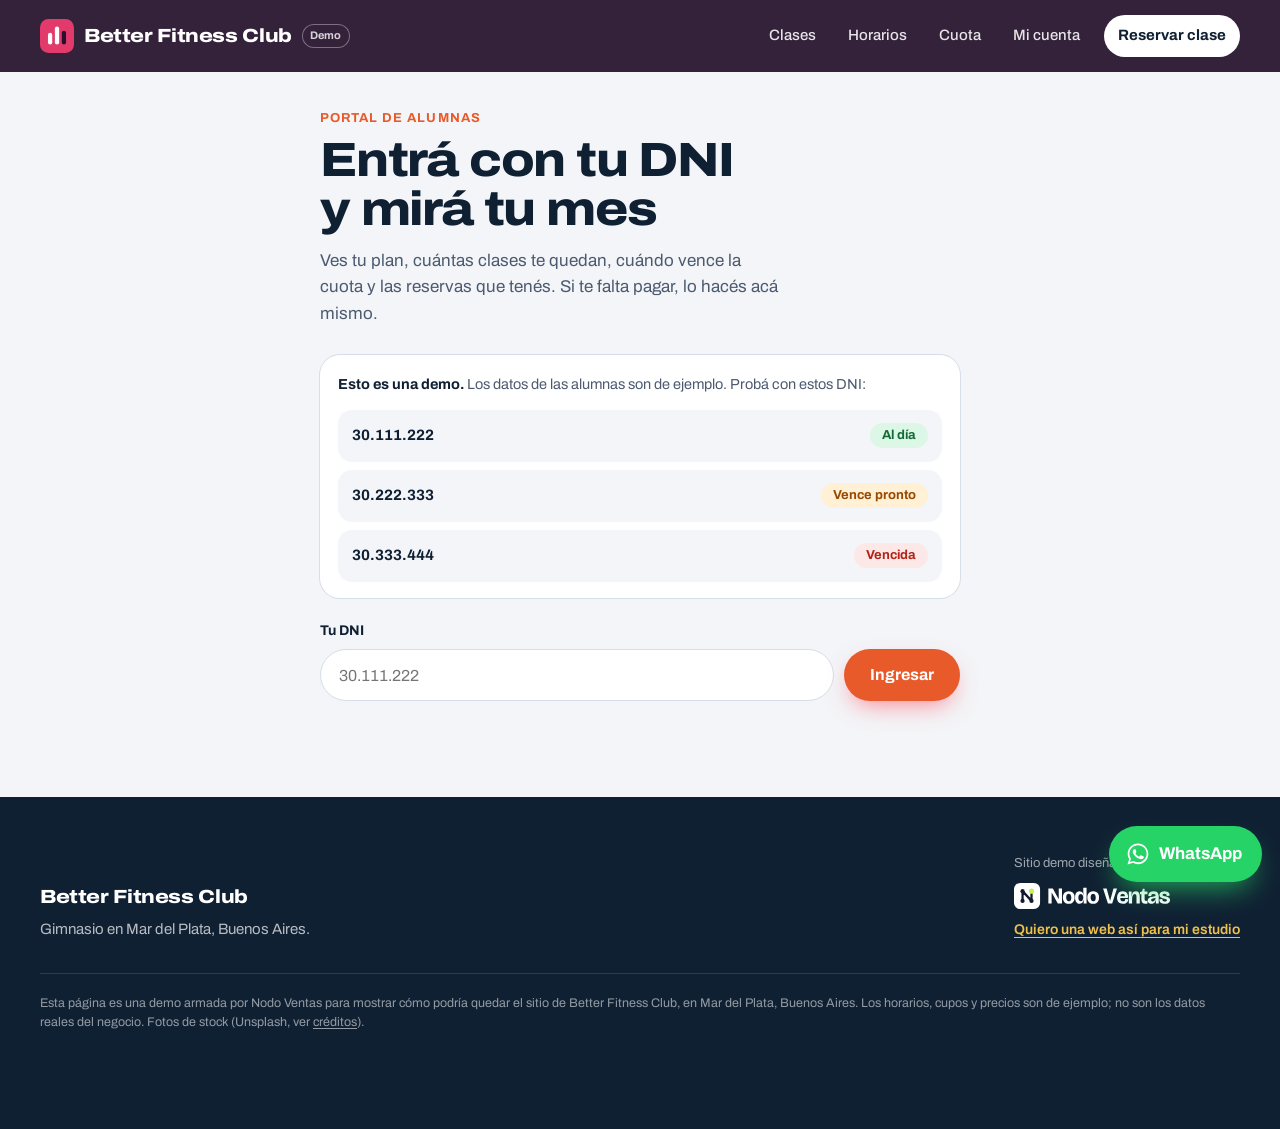
==== mi-cuenta/index.html @ 5a11c1e2 "Demo personalizada de Nodo Ventas: demo-better-fitness-mar-del-plata" ====
<!DOCTYPE html>
<html lang="es-AR">
<head>
  <meta charset="utf-8">
  <meta name="viewport" content="width=device-width, initial-scale=1, viewport-fit=cover">
  <title>Portal de alumnas · Better Fitness Club</title>
  <meta name="description" content="Entrá con tu DNI y mirá tu plan, cuántas clases te quedan, cuándo vence la cuota y tus reservas. Sitio demo creado por Nodo Ventas.">
  <meta name="robots" content="noindex, nofollow">
  <meta name="theme-color" content="#2A1030">
  <link rel="icon" href="../favicon.svg" type="image/svg+xml">
  <link rel="preconnect" href="https://fonts.googleapis.com">
  <link rel="preconnect" href="https://fonts.gstatic.com" crossorigin>
  <link href="https://fonts.googleapis.com/css2?family=Archivo:wdth,wght@62..125,400..900&display=swap" rel="stylesheet">
  <link rel="stylesheet" href="../styles.css">
  <link rel="stylesheet" href="portal.css">
</head>
<body class="subpage">
  <a class="skip" href="#contenido">Saltar al contenido</a>

  <header class="site-header solid" id="top">
    <div class="wrap header-inner">
      <a class="brand" href="../" aria-label="Better Fitness Club, inicio">
        <svg class="brand-mark" viewBox="0 0 64 64" aria-hidden="true"><rect width="64" height="64" rx="16" fill="#E23A6A"/><rect x="15" y="26" width="8" height="22" rx="4" fill="#fff"/><rect x="28" y="14" width="8" height="34" rx="4" fill="#fff"/><rect x="41" y="22" width="8" height="26" rx="4" fill="#2A1030"/></svg>
        <span class="brand-name">Better Fitness Club</span>
      </a>
      <a class="demo-tag" href="../oferta/" title="Sitio demo hecho por Nodo Ventas">Demo</a>
      <button class="menu-btn" type="button" aria-expanded="false" aria-controls="nav" aria-label="Abrir menú"><span></span><span></span></button>
      <nav class="nav" id="nav">
        <a href="../#clases">Clases</a>
        <a href="../#horarios">Horarios</a>
        <a href="../#cuota">Cuota</a>
        <a href="./" aria-current="page">Mi cuenta</a>
        <a class="nav-cta" href="../#horarios">Reservar clase</a>
      </nav>
    </div>
  </header>

  <main id="contenido" class="portal">
    <div class="wrap portal-wrap">
      <p class="portal-kicker">Portal de alumnas</p>
      <h1>Entrá con tu DNI y mirá tu mes</h1>
      <p class="portal-lead">Ves tu plan, cuántas clases te quedan, cuándo vence la cuota y las reservas que tenés. Si te falta pagar, lo hacés acá mismo.</p>

      <aside class="demo-banner" aria-label="Datos de la demo">
        <p><strong>Esto es una demo.</strong> Los datos de las alumnas son de ejemplo. Probá con estos DNI:</p>
        <div class="dni-hints">
          <button type="button" class="hint" data-dni="30111222">30.111.222 <span class="badge badge-ok">Al día</span></button>
          <button type="button" class="hint" data-dni="30222333">30.222.333 <span class="badge badge-pend">Vence pronto</span></button>
          <button type="button" class="hint" data-dni="30333444">30.333.444 <span class="badge badge-late">Vencida</span></button>
        </div>
      </aside>

      <form id="login-form" class="dni-form">
        <label for="dni">Tu DNI</label>
        <div class="dni-row">
          <input id="dni" name="dni" inputmode="numeric" autocomplete="off" required placeholder="30.111.222" aria-describedby="dni-error">
          <button class="btn btn-coral" type="submit">Ingresar</button>
        </div>
        <p class="form-error" id="dni-error" hidden>No encontramos ese DNI. En la demo usá uno de los tres de arriba.</p>
      </form>

      <section id="account-panel" class="account portal-account" hidden aria-live="polite"></section>
    </div>
  </main>

  <footer class="site-footer">
    <div class="wrap footer-grid">
      <div class="footer-brand">
        <span class="brand-name">Better Fitness Club</span>
        <p>Gimnasio en Mar del Plata, Buenos Aires.</p>
      </div>
      <div class="made-by">
        <span>Sitio demo diseñado por</span>
        <a href="../oferta/" aria-label="Nodo Ventas, ver la oferta"><img src="../img/nodo/nodo-ventas-logo-blanco.svg" alt="Nodo Ventas" width="150" height="25"></a>
        <a class="made-link" href="../oferta/">Quiero una web así para mi estudio</a>
      </div>
    </div>
    <p class="wrap legal">Esta página es una demo armada por Nodo Ventas para mostrar cómo podría quedar el sitio de Better Fitness Club, en Mar del Plata, Buenos Aires. Los horarios, cupos y precios son de ejemplo; no son los datos reales del negocio. Fotos de stock (Unsplash, ver <a href="../CREDITS.md">créditos</a>).</p>
  </footer>

  <a class="wa-float" href="https://wa.me/5491100000000?text=Hola%21%20Quiero%20reservar%20una%20clase%20de%20prueba" target="_blank" rel="noopener" aria-label="Escribir por WhatsApp">
    <svg viewBox="0 0 32 32" aria-hidden="true"><path fill="currentColor" d="M16 3C9 3 3.3 8.6 3.3 15.6c0 2.4.7 4.7 1.9 6.7L3 29l6.9-2.1c1.9 1 4 1.6 6.1 1.6 7 0 12.7-5.6 12.7-12.6S23 3 16 3zm0 23.2c-1.9 0-3.8-.5-5.4-1.5l-.4-.2-4.1 1.2 1.2-4-.3-.4a10.4 10.4 0 0 1-1.6-5.6C5.4 9.9 10.1 5.3 16 5.3s10.6 4.6 10.6 10.3S21.9 26.2 16 26.2zm5.8-7.7c-.3-.2-1.9-.9-2.2-1-.3-.1-.5-.2-.7.2-.2.3-.8 1-1 1.2-.2.2-.4.2-.7.1-.3-.2-1.3-.5-2.5-1.6-.9-.8-1.6-1.8-1.7-2.1-.2-.3 0-.5.1-.6l.5-.6c.2-.2.2-.3.3-.6.1-.2 0-.4 0-.6l-1-2.4c-.3-.6-.5-.5-.7-.5h-.6c-.2 0-.6.1-.9.4-.3.3-1.2 1.1-1.2 2.7s1.2 3.2 1.4 3.4c.2.2 2.4 3.6 5.8 5 2.9 1.1 3.4.9 4 .8.6-.1 1.9-.8 2.2-1.5.3-.8.3-1.4.2-1.5-.1-.2-.3-.3-.6-.4z"/></svg>
    <span>WhatsApp</span>
  </a>

  <div class="modal" id="modal-pago" hidden>
    <div class="sheet" role="dialog" aria-modal="true" aria-labelledby="pago-titulo">
      <button class="sheet-x" type="button" data-close aria-label="Cerrar">×</button>
      <div id="pago-form">
        <h2 id="pago-titulo">Cuota de noviembre</h2>
        <p class="pay-amount">$18.000</p>
        <p class="class-resume" id="pago-resumen">Plan 8 clases · Better Fitness Club</p>
        <fieldset class="pay-methods">
          <legend>Medio de pago</legend>
          <label><input type="radio" name="pm" checked> Dinero en cuenta de Mercado Pago</label>
          <label><input type="radio" name="pm"> Tarjeta de débito o crédito</label>
        </fieldset>
        <button class="btn btn-mp btn-block" type="button" id="btn-pagar">Pagar $18.000</button>
        <p class="fine-print">Simulación de demo: no se abre un checkout real ni se cobra nada.</p>
      </div>
      <div id="pago-ok" hidden>
        <div class="ok-head">
          <span class="ok-check" aria-hidden="true"><svg viewBox="0 0 24 24"><path d="M5 12.5l4.2 4.2L19 7" fill="none" stroke="currentColor" stroke-width="2.6" stroke-linecap="round" stroke-linejoin="round"/></svg></span>
          <div><h2>Pago aprobado</h2><p class="class-resume">La cuota quedó acreditada en tu cuenta.</p></div>
        </div>
        <button class="btn btn-ink btn-block" type="button" data-close>Volver</button>
      </div>
    </div>
  </div>

  <script src="portal.js"></script>
</body>
</html>
---- styles.css ----
:root {
  --plum: #102033;
  --plum-2: #18304A;
  --coral: #E85A2A;
  --coral-ink: #C9481C;
  --amber: #F0C14A;
  --paper: #FFFFFF;
  --mist: #F3F5F8;
  --ink: #102033;
  --ink-soft: #4C5A70;
  --line: #D7DEE8;
  --mp: #009EE3;
  --wa: #25D366;
  --font: "Archivo", "Helvetica Neue", Arial, sans-serif;
  --max: 1200px;
  --ease: cubic-bezier(.16, 1, .3, 1);
}
*, *::before, *::after { box-sizing: border-box; }
html { scroll-behavior: smooth; -webkit-text-size-adjust: 100%; }
@media (prefers-reduced-motion: reduce) { html { scroll-behavior: auto; } *, *::before, *::after { animation: none !important; transition: none !important; } }
body { margin: 0; background: var(--paper); color: var(--ink); font-family: var(--font); font-size: 17px; line-height: 1.55; -webkit-font-smoothing: antialiased; font-variation-settings: "wdth" 100; }
::selection { background: var(--coral); color: #fff; }
img { max-width: 100%; display: block; }
a { color: inherit; text-underline-offset: .18em; }
button, input { font: inherit; color: inherit; }
button { cursor: pointer; }
:focus-visible { outline: 3px solid var(--amber); outline-offset: 3px; border-radius: 6px; }
h1, h2, h3 { margin: 0; line-height: 1.02; letter-spacing: -0.025em; font-weight: 800; font-stretch: 112%; font-variation-settings: "wdth" 112; text-wrap: balance; }
p { margin: 0; }
.wrap { width: min(var(--max), calc(100% - 40px)); margin-inline: auto; }
.skip { position: absolute; left: 12px; top: -48px; z-index: 100; background: var(--amber); color: var(--ink); padding: 8px 12px; border-radius: 8px; }
.skip:focus { top: 12px; }

/* header */
.site-header { position: fixed; inset: 0 0 auto; z-index: 40; color: #fff; transition: background .4s var(--ease), box-shadow .4s var(--ease); }
.site-header.solid { background: rgba(36, 16, 43, .92); backdrop-filter: saturate(1.4) blur(14px); box-shadow: 0 1px 0 rgba(255,255,255,.08); }
.header-inner { display: flex; align-items: center; justify-content: space-between; min-height: 72px; gap: 16px; }
.brand { display: inline-flex; align-items: center; gap: 10px; text-decoration: none; }
.brand-mark { width: 34px; height: 34px; }
.brand-name { font-weight: 800; font-size: 19px; letter-spacing: -0.02em; font-variation-settings: "wdth" 118; }
.nav { display: flex; align-items: center; gap: 4px; }
.nav a { text-decoration: none; font-size: 15px; font-weight: 500; padding: 9px 14px; border-radius: 999px; opacity: .88; transition: background .2s, opacity .2s; }
.nav a:hover { opacity: 1; background: rgba(255,255,255,.1); }
.nav .nav-cta { background: #fff; color: var(--plum); font-weight: 700; opacity: 1; margin-left: 6px; }
.nav .nav-cta:hover { background: var(--amber); }
.menu-btn { display: none; width: 44px; height: 44px; border: 0; border-radius: 12px; background: rgba(255,255,255,.12); position: relative; }
.menu-btn span { position: absolute; left: 13px; right: 13px; height: 2px; background: #fff; border-radius: 2px; transition: transform .3s var(--ease); }
.menu-btn span:first-child { top: 17px; } .menu-btn span:last-child { top: 25px; }
.menu-btn[aria-expanded="true"] span:first-child { transform: translateY(4px) rotate(45deg); }
.menu-btn[aria-expanded="true"] span:last-child { transform: translateY(-4px) rotate(-45deg); }
@media (max-width: 860px) {
  .menu-btn { display: block; }
  .nav { position: absolute; top: 72px; left: 12px; right: 12px; flex-direction: column; align-items: stretch; padding: 10px; border-radius: 18px; background: var(--plum); box-shadow: 0 24px 48px rgba(0,0,0,.35); opacity: 0; transform: translateY(-8px); pointer-events: none; transition: opacity .25s var(--ease), transform .25s var(--ease); }
  .nav.open { opacity: 1; transform: none; pointer-events: auto; }
  .nav a { padding: 14px 16px; font-size: 17px; }
  .nav .nav-cta { margin: 6px 0 0; text-align: center; }
}

/* buttons */
.btn { display: inline-flex; align-items: center; justify-content: center; gap: 8px; min-height: 52px; padding: 0 26px; border-radius: 999px; border: 0; font-weight: 700; font-size: 16px; text-decoration: none; transition: transform .2s var(--ease), background .2s, box-shadow .2s; }
.btn:active { transform: scale(.97); }
.btn-coral { background: var(--coral); color: #fff; box-shadow: 0 10px 24px -8px rgba(255,77,94,.7); }
.btn-coral:hover { background: var(--coral-ink); }
.btn-glass { background: rgba(255,255,255,.14); color: #fff; backdrop-filter: blur(8px); box-shadow: inset 0 0 0 1px rgba(255,255,255,.35); }
.btn-glass:hover { background: rgba(255,255,255,.24); }
.btn-ink { background: var(--plum); color: #fff; }
.btn-ink:hover { background: var(--plum-2); }
.btn-mp { background: var(--mp); color: #fff; }
.btn-mp:hover { background: #0088c4; }
.btn-ghost { background: transparent; box-shadow: inset 0 0 0 1.5px var(--line); color: var(--ink); }
.btn-block { width: 100%; }
.btn[disabled] { opacity: .45; cursor: not-allowed; box-shadow: none; }

/* hero */
.hero { position: relative; min-height: 100svh; display: flex; align-items: flex-end; color: #fff; overflow: hidden; background: var(--plum); }
.hero-img { position: absolute; inset: 0; width: 100%; height: 100%; object-fit: cover; object-position: 62% 30%; transform: scale(1.06); animation: settle 1.8s var(--ease) forwards; }
.hero-shade { position: absolute; inset: 0; background: linear-gradient(180deg, rgba(16, 32, 51,.55) 0%, rgba(16, 32, 51,0) 28%, rgba(16, 32, 51,.2) 50%, rgba(16, 32, 51,.94) 100%), linear-gradient(90deg, rgba(16, 32, 51,.7) 0%, rgba(16, 32, 51,0) 65%); }
.hero-inner { position: relative; padding: 96px 0 64px; display: grid; grid-template-columns: 1.15fr minmax(260px, 360px); gap: 40px; align-items: end; width: 100%; }
.hero-video { width: min(100%, 360px); aspect-ratio: 9 / 16; justify-self: end; border-radius: 22px; overflow: hidden; background: #000; box-shadow: 0 28px 60px -18px rgba(0,0,0,.7), 0 0 0 1px rgba(255,255,255,.14); }
.hero-video video { width: 100%; height: 100%; display: block; object-fit: contain; background: #000; }
.hero-copy { min-width: 0; }
.hero-title { font-size: clamp(50px, 9vw, 124px); line-height: .9; letter-spacing: -0.035em; font-weight: 900; font-variation-settings: "wdth" 125; max-width: 11ch; }
.hero-title span { display: inline-block; opacity: 0; transform: translateY(.35em); animation: rise .9s var(--ease) forwards; }
.hero-title span:nth-child(2) { animation-delay: .12s; }
.hero-title span:nth-child(3) { animation-delay: .24s; color: var(--amber); }
.hero-lead { max-width: 46ch; margin-top: 26px; font-size: clamp(17px, 1.6vw, 20px); color: rgba(255,255,255,.86); }
.hero-actions { display: flex; flex-wrap: wrap; gap: 12px; margin-top: 30px; }
.hero-meta { display: flex; align-items: center; gap: 10px; margin-top: 28px; font-size: 14px; color: rgba(255,255,255,.75); }
.live-dot { width: 9px; height: 9px; border-radius: 50%; background: #3BE07A; box-shadow: 0 0 0 0 rgba(59,224,122,.6); animation: pulse 2s infinite; }
@keyframes settle { to { transform: scale(1); } }
@keyframes rise { to { opacity: 1; transform: none; } }
@keyframes pulse { 70% { box-shadow: 0 0 0 10px rgba(59,224,122,0); } 100% { box-shadow: 0 0 0 0 rgba(59,224,122,0); } }

/* sections */
section { scroll-margin-top: 72px; }
.section-head { display: grid; grid-template-columns: 1.1fr 1fr; gap: 24px 64px; align-items: end; margin-bottom: 40px; }
.section-head h2 { font-size: clamp(36px, 5vw, 64px); }
.section-head p { color: var(--ink-soft); max-width: 48ch; }
@media (max-width: 860px) { .section-head { grid-template-columns: 1fr; margin-bottom: 28px; } }

.clases { padding: 104px 0 88px; }
.rail { display: grid; grid-auto-flow: column; grid-auto-columns: minmax(280px, 31%); gap: 18px; overflow-x: auto; scroll-snap-type: x mandatory; padding: 4px max(20px, calc((100% - var(--max)) / 2)) 24px; scroll-padding-inline: max(20px, calc((100% - var(--max)) / 2)); scrollbar-width: thin; scrollbar-color: var(--coral) var(--mist); }
.rail::-webkit-scrollbar { height: 6px; } .rail::-webkit-scrollbar-thumb { background: var(--coral); border-radius: 6px; } .rail::-webkit-scrollbar-track { background: var(--mist); }
@media (max-width: 860px) { .rail { grid-auto-columns: 78%; } }
.class-tile { position: relative; scroll-snap-align: start; border-radius: 22px; overflow: hidden; aspect-ratio: 4 / 5; background: var(--plum); color: #fff; isolation: isolate; }
.class-tile img { position: absolute; inset: 0; width: 100%; height: 100%; object-fit: cover; transition: transform .8s var(--ease); z-index: -1; }
.class-tile::after { content: ""; position: absolute; inset: 0; z-index: -1; background: linear-gradient(180deg, rgba(16, 32, 51,0) 40%, rgba(16, 32, 51,.92) 100%); }
.class-tile:hover img { transform: scale(1.05); }
.tile-copy { position: absolute; inset: auto 0 0; padding: 22px; }
.tile-copy h3 { font-size: 28px; }
.tile-copy p { margin-top: 6px; color: rgba(255,255,255,.85); font-size: 15px; }
.tile-meta { display: inline-block; margin-top: 12px; font-size: 13px; font-weight: 600; color: var(--amber); }

/* horarios */
.horarios { padding: 96px 0; background: var(--mist); }
.days { display: flex; gap: 8px; overflow-x: auto; padding-bottom: 6px; margin-bottom: 22px; scrollbar-width: none; }
.days::-webkit-scrollbar { display: none; }
.day { flex: 0 0 auto; min-width: 82px; padding: 12px 16px; border-radius: 16px; border: 0; background: #fff; color: var(--ink); text-align: left; box-shadow: inset 0 0 0 1px var(--line); transition: background .2s, color .2s; }
.day b { display: block; font-size: 17px; }
.day small { color: var(--ink-soft); font-size: 13px; }
.day[aria-selected="true"] { background: var(--plum); color: #fff; box-shadow: none; }
.day[aria-selected="true"] small { color: rgba(255,255,255,.7); }
.schedule { display: grid; gap: 12px; }
.slot { display: grid; grid-template-columns: 76px 96px 1fr auto; align-items: center; gap: 20px; padding: 14px 16px 14px 20px; border-radius: 20px; background: #fff; box-shadow: 0 1px 2px rgba(16, 32, 51,.06); animation: rise .5s var(--ease) both; opacity: 0; transform: translateY(8px); }
.slot:nth-child(2) { animation-delay: .05s; } .slot:nth-child(3) { animation-delay: .1s; }
.slot-time { font-size: 24px; font-weight: 800; font-variant-numeric: tabular-nums; letter-spacing: -0.02em; }
.slot-time small { display: block; font-size: 13px; font-weight: 500; color: var(--ink-soft); }
.slot img { width: 96px; height: 72px; object-fit: cover; border-radius: 12px; }
.slot h3 { font-size: 20px; letter-spacing: -0.015em; font-variation-settings: "wdth" 105; }
.slot-sub { color: var(--ink-soft); font-size: 14px; margin-top: 2px; }
.spots { display: flex; align-items: center; gap: 10px; margin-top: 8px; font-size: 13px; font-weight: 600; }
.bar { width: 110px; height: 6px; border-radius: 6px; background: var(--line); overflow: hidden; }
.bar i { display: block; height: 100%; background: var(--coral); border-radius: 6px; }
.spots.ok { color: #1F8A4C; } .spots.ok .bar i { background: #2EB866; }
.spots.warn { color: #C2410C; } .spots.warn .bar i { background: var(--amber); }
.spots.full { color: var(--ink-soft); }
.slot .btn { min-height: 46px; padding: 0 20px; font-size: 15px; }
@media (max-width: 720px) {
  .slot { grid-template-columns: 64px 1fr; grid-template-areas: "time info" "btn btn"; gap: 12px 14px; padding: 16px; }
  .slot img { display: none; }
  .slot-time { grid-area: time; font-size: 21px; }
  .slot-info { grid-area: info; }
  .slot .btn { grid-area: btn; width: 100%; }
}

/* cuota */
.cuota { padding: 112px 0; }
.cuota-grid { display: grid; grid-template-columns: 1fr minmax(320px, 440px); gap: 64px; align-items: center; }
.cuota-copy h2, .avisos-copy h2 { font-size: clamp(36px, 5vw, 60px); }
.cuota-copy > p, .avisos-copy > p { margin-top: 18px; color: var(--ink-soft); max-width: 46ch; }
.ticks { list-style: none; padding: 0; margin: 26px 0 0; display: grid; gap: 12px; }
.ticks li { display: flex; gap: 12px; align-items: flex-start; font-weight: 500; }
.ticks li::before { content: ""; flex: 0 0 22px; height: 22px; border-radius: 50%; background: var(--coral) url("data:image/svg+xml,%3Csvg xmlns='http://www.w3.org/2000/svg' viewBox='0 0 24 24'%3E%3Cpath d='M6 12.5l4 4L18 8' fill='none' stroke='white' stroke-width='3' stroke-linecap='round' stroke-linejoin='round'/%3E%3C/svg%3E") center/14px no-repeat; margin-top: 1px; }
.account { background: #fff; border-radius: 28px; padding: 26px; box-shadow: 0 30px 60px -24px rgba(16, 32, 51,.35), 0 0 0 1px var(--line); }
.account-head { display: flex; gap: 14px; align-items: center; padding-bottom: 18px; border-bottom: 1px solid var(--line); }
.account-head strong { display: block; font-size: 18px; } .account-head span { color: var(--ink-soft); font-size: 14px; }
.avatar { width: 48px; height: 48px; border-radius: 50%; display: grid; place-items: center; background: var(--amber); color: var(--plum); font-weight: 800; }
.fee-row { display: flex; justify-content: space-between; align-items: center; padding: 16px 0; border-bottom: 1px solid var(--line); }
.fee-row strong { display: block; } .fee-row span { color: var(--ink-soft); font-size: 14px; }
.badge { font-size: 13px; font-weight: 700; padding: 6px 12px; border-radius: 999px; }
.badge-ok { background: #DDF7E6; color: #136C38; }
.badge-pend { background: #FFF0D6; color: #9A4A00; }
.account .btn-mp { width: 100%; margin-top: 20px; }
.fine-print { font-size: 12.5px; color: var(--ink-soft); margin-top: 12px; }
@media (max-width: 860px) { .cuota-grid { grid-template-columns: 1fr; gap: 40px; } .cuota { padding: 80px 0; } }

/* avisos */
.avisos { padding: 112px 0; background: var(--plum); color: #fff; overflow: hidden; }
.avisos-grid { display: grid; grid-template-columns: minmax(300px, 380px) 1fr; gap: 80px; align-items: center; }
.avisos-copy > p { color: rgba(255,255,255,.78); }
.avisos-copy .btn { margin-top: 28px; background: #fff; color: var(--plum); }
.phone { border-radius: 40px; padding: 10px; background: #0E0711; box-shadow: 0 40px 80px -20px rgba(0,0,0,.6), 0 0 0 1px rgba(255,255,255,.08); transform: rotate(-2deg); }
.phone .wa-top { border-radius: 30px 30px 0 0; }
.phone .wa-body { border-radius: 0 0 30px 30px; min-height: 470px; }
@media (max-width: 860px) { .avisos-grid { grid-template-columns: 1fr; gap: 48px; } .phone { transform: none; max-width: 380px; } .avisos { padding: 80px 0; } }

/* whatsapp look */
.wa-top { display: flex; align-items: center; gap: 10px; padding: 12px 14px; background: #008069; color: #fff; }
.wa-back { font-size: 26px; line-height: 1; opacity: .9; }
.wa-ava { width: 36px; height: 36px; flex: 0 0 36px; } .wa-ava svg { width: 100%; height: 100%; }
.wa-name { display: flex; flex-direction: column; line-height: 1.2; } .wa-name b { font-size: 15px; } .wa-name small { font-size: 12px; opacity: .8; }
.wa-body { background: #EFEAE2; padding: 14px 12px 18px; display: flex; flex-direction: column; gap: 6px; color: #111B21; font-family: -apple-system, "Segoe UI", Roboto, Helvetica, Arial, sans-serif; font-size: 14.5px; line-height: 1.4; }
.wa-day { align-self: center; background: #fff; color: #54656F; font-size: 12px; padding: 4px 10px; border-radius: 8px; margin: 6px 0; box-shadow: 0 1px 1px rgba(0,0,0,.08); }
.bubble { max-width: 86%; padding: 7px 9px 6px; border-radius: 10px; box-shadow: 0 1px 1px rgba(0,0,0,.12); position: relative; }
.bubble.in { align-self: flex-start; background: #fff; border-top-left-radius: 2px; }
.bubble.out { align-self: flex-end; background: #D9FDD3; border-top-right-radius: 2px; }
.bubble time { display: block; text-align: right; font-size: 11px; color: #667781; margin-top: 2px; }
.ticks-blue { color: #53BDEB; letter-spacing: -3px; margin-left: 2px; }
.wa-link { color: #027EB5; text-decoration: underline; }

/* sala */
.sala { position: relative; min-height: 70vh; display: flex; align-items: flex-end; color: #fff; }
.sala img { position: absolute; inset: 0; width: 100%; height: 100%; object-fit: cover; }
.sala::before { content: ""; position: absolute; inset: 0; z-index: 1; background: linear-gradient(0deg, rgba(16, 32, 51,.85), rgba(16, 32, 51,0) 60%); }
.sala-copy { position: relative; z-index: 2; padding-bottom: 56px; }
.sala-copy h2 { font-size: clamp(30px, 4.4vw, 56px); max-width: 18ch; }

/* faq */
.faq { padding: 112px 0; }
.faq-grid { display: grid; grid-template-columns: 1fr 1.3fr; gap: 64px; }
.faq h2 { font-size: clamp(34px, 4.5vw, 56px); }
details { border-bottom: 1px solid var(--line); padding: 20px 0; }
summary { cursor: pointer; font-weight: 700; font-size: 19px; list-style: none; display: flex; justify-content: space-between; gap: 16px; }
summary::-webkit-details-marker { display: none; }
summary::after { content: "+"; font-weight: 400; font-size: 26px; line-height: 1; color: var(--coral); transition: transform .3s var(--ease); }
details[open] summary::after { transform: rotate(45deg); }
details p { margin-top: 10px; color: var(--ink-soft); max-width: 60ch; }
@media (max-width: 860px) { .faq-grid { grid-template-columns: 1fr; gap: 24px; } .faq { padding: 80px 0; } }

/* footer */
.site-footer { background: var(--plum); color: #fff; padding: 56px 0 96px; }
.footer-grid { display: flex; flex-wrap: wrap; justify-content: space-between; gap: 32px; align-items: flex-end; padding-bottom: 32px; border-bottom: 1px solid rgba(255,255,255,.12); }
.footer-brand p { color: rgba(255,255,255,.7); margin-top: 6px; font-size: 15px; }
.made-by { display: grid; gap: 10px; justify-items: start; }
.made-by > span { font-size: 13px; color: rgba(255,255,255,.6); }
.made-by img { height: 26px; width: auto; }
.made-link { font-size: 14px; font-weight: 600; color: var(--amber); }
.legal { font-size: 12.5px; color: rgba(255,255,255,.55); margin-top: 20px; }

/* floating */
.wa-float { position: fixed; right: 18px; bottom: 18px; z-index: 50; display: inline-flex; align-items: center; gap: 8px; height: 56px; padding: 0 20px 0 16px; border-radius: 999px; background: var(--wa); color: #fff; font-weight: 700; text-decoration: none; box-shadow: 0 14px 30px -10px rgba(37,211,102,.8); transition: transform .2s var(--ease); }
.wa-float:hover { transform: translateY(-2px); }
.wa-float svg { width: 26px; height: 26px; }
.demo-chip { position: fixed; left: 14px; bottom: 18px; z-index: 50; font-size: 12px; font-weight: 600; text-decoration: none; padding: 7px 12px; border-radius: 999px; background: rgba(16, 32, 51,.78); color: rgba(255,255,255,.9); backdrop-filter: blur(8px); box-shadow: inset 0 0 0 1px rgba(255,255,255,.18); }
@media (max-width: 520px) { .wa-float span { display: none; } .wa-float { padding: 0; width: 56px; justify-content: center; } }

/* modal */
.modal { position: fixed; inset: 0; z-index: 80; display: grid; place-items: end center; background: rgba(20,8,24,.55); backdrop-filter: blur(4px); padding: 0; }
@media (min-width: 640px) { .modal { place-items: center; padding: 24px; } }
.modal[hidden] { display: none; }
.sheet { position: relative; width: min(460px, 100%); max-height: 92svh; overflow: auto; background: #fff; color: var(--ink); border-radius: 26px 26px 0 0; padding: 30px 24px 26px; animation: sheet .45s var(--ease); }
@media (min-width: 640px) { .sheet { border-radius: 26px; } }
@keyframes sheet { from { transform: translateY(40px); opacity: 0; } }
.sheet h2 { font-size: 28px; }
.sheet-x { position: absolute; right: 14px; top: 14px; width: 38px; height: 38px; border-radius: 50%; border: 0; background: var(--mist); font-size: 22px; line-height: 1; }
.class-resume { color: var(--ink-soft); margin-top: 6px; }
.sheet label { display: block; font-weight: 600; font-size: 14px; margin: 18px 0 6px; }
.sheet input:not([type="radio"]) { width: 100%; height: 52px; border-radius: 14px; border: 1.5px solid var(--line); padding: 0 16px; font-size: 16px; background: #fff; }
.sheet input:focus { outline: none; border-color: var(--coral); box-shadow: 0 0 0 4px rgba(255,77,94,.15); }
.sheet .btn-block { margin-top: 22px; }
.ok-head { display: flex; gap: 14px; align-items: center; }
.ok-check { width: 52px; height: 52px; flex: 0 0 52px; border-radius: 50%; background: #2EB866; color: #fff; display: grid; place-items: center; animation: pop .5s var(--ease); }
.ok-check svg { width: 28px; height: 28px; }
@keyframes pop { from { transform: scale(.4); opacity: 0; } }
.wa-label { margin: 22px 0 8px; font-size: 13px; font-weight: 600; color: var(--ink-soft); }
.wa-mini { border-radius: 18px; overflow: hidden; box-shadow: 0 0 0 1px var(--line); }
.wa-mini .wa-body { min-height: 0; }
.wa-mini .bubble { animation: rise .5s .25s var(--ease) both; opacity: 0; transform: translateY(8px); }
.pay-amount { font-size: 44px; font-weight: 800; letter-spacing: -0.03em; margin-top: 10px; font-variant-numeric: tabular-nums; }
.pay-methods { border: 0; padding: 0; margin: 18px 0 0; display: grid; gap: 8px; }
.pay-methods legend { font-weight: 600; font-size: 14px; margin-bottom: 8px; }
.pay-methods label { margin: 0; display: flex; gap: 10px; align-items: center; padding: 14px; border-radius: 14px; box-shadow: inset 0 0 0 1.5px var(--line); font-weight: 500; }
.pay-methods label:has(input:checked) { box-shadow: inset 0 0 0 2px var(--mp); }
.pay-methods input { accent-color: var(--mp); }
.btn.loading { pointer-events: none; opacity: .8; }
.btn.loading::after { content: ""; width: 16px; height: 16px; border-radius: 50%; border: 2px solid rgba(255,255,255,.5); border-top-color: #fff; animation: spin .7s linear infinite; }
@keyframes spin { to { transform: rotate(360deg); } }

.demo-tag { margin-right: auto; margin-left: -6px; font-size: 11px; font-weight: 700; letter-spacing: .02em; text-decoration: none; padding: 3px 8px; border-radius: 999px; color: rgba(255,255,255,.8); box-shadow: inset 0 0 0 1px rgba(255,255,255,.35); }
.demo-tag:hover { color: #fff; box-shadow: inset 0 0 0 1px #fff; }
@media (max-width: 900px) {
  .hero { min-height: 0; align-items: stretch; overflow: hidden; }
  .hero-inner { grid-template-columns: 1fr; justify-items: center; padding: 88px 0 48px; gap: 28px; }
  .hero-video { width: min(100%, calc(68svh * 9 / 16), 380px); justify-self: center; }
  .hero-copy { width: 100%; }
}
@media (max-width: 600px) { .hero-img { object-position: 58% 18%; } }

.hero-inner.no-video { grid-template-columns: minmax(0, 34rem); }
@media (max-width: 860px) { .hero-inner.no-video { grid-template-columns: 1fr; } }
---- mi-cuenta/portal.css ----
/* Portal de alumnas — misma base visual que la demo Better Fitness Club */
body.subpage { background: var(--mist); padding-top: 72px; }
body.subpage .site-header { background: rgba(36, 16, 43, .92); backdrop-filter: saturate(1.4) blur(14px); box-shadow: 0 1px 0 rgba(255,255,255,.08); }

.portal { padding: 36px 0 96px; }
.portal-wrap { max-width: 640px; }
.portal-kicker { font-size: 13px; font-weight: 700; letter-spacing: .08em; text-transform: uppercase; color: var(--coral); }
.portal h1 { font-size: clamp(32px, 7vw, 48px); margin-top: 8px; }
.portal-lead { margin-top: 14px; color: var(--ink-soft); max-width: 46ch; }

.demo-banner { margin-top: 28px; background: #fff; border-radius: 20px; padding: 18px 18px 16px; box-shadow: 0 0 0 1px var(--line); }
.demo-banner p { font-size: 14.5px; color: var(--ink-soft); }
.demo-banner strong { color: var(--ink); }
.dni-hints { display: grid; gap: 8px; margin-top: 14px; }
.hint { display: flex; align-items: center; justify-content: space-between; gap: 12px; width: 100%; min-height: 52px; padding: 0 14px; border: 0; border-radius: 14px; background: var(--mist); font: 700 15px/1 var(--font); color: var(--ink); font-variant-numeric: tabular-nums; text-align: left; box-shadow: inset 0 0 0 1.5px transparent; transition: background .2s, box-shadow .2s; }
.hint:hover, .hint:focus-visible { background: #fff; box-shadow: inset 0 0 0 1.5px var(--coral); }
.hint .badge { flex: 0 0 auto; }

.badge-late { background: #FDE8E8; color: #B42318; }

.dni-form { margin-top: 22px; }
.dni-form label { display: block; font-weight: 700; font-size: 14px; margin-bottom: 8px; }
.dni-row { display: grid; grid-template-columns: 1fr auto; gap: 10px; }
.dni-form input { width: 100%; height: 52px; border-radius: 999px; border: 1.5px solid var(--line); padding: 0 18px; font-size: 16px; background: #fff; font-variant-numeric: tabular-nums; }
.dni-form input:focus { outline: none; border-color: var(--coral); box-shadow: 0 0 0 4px rgba(255,77,94,.15); }
.form-error { margin-top: 10px; font-size: 14px; font-weight: 600; color: #B42318; }
@media (max-width: 520px) { .dni-row { grid-template-columns: 1fr; } }

.portal-account { margin-top: 22px; }
.portal-account .account-head { align-items: flex-start; }
.account-actions { margin-left: auto; align-self: start; }
.btn-text { border: 0; background: none; color: var(--ink-soft); font: 600 12px/1 var(--font); padding: 6px 0; white-space: nowrap; }
.btn-text:hover { color: var(--ink); text-decoration: underline; text-underline-offset: .18em; }

.stat { padding: 18px 0; border-bottom: 1px solid var(--line); }
.stat-label { font-size: 13px; font-weight: 600; color: var(--ink-soft); }
.stat-value { margin-top: 4px; font-size: 22px; font-weight: 800; letter-spacing: -0.03em; }
.stat-value b { color: var(--coral); }
.meter { margin-top: 12px; height: 8px; border-radius: 8px; background: var(--line); overflow: hidden; }
.meter i { display: block; height: 100%; background: var(--coral); border-radius: 8px; }

.portal-account .fee-row { padding: 18px 0; }
.fee-note { display: block; font-size: 13px; color: var(--ink-soft); font-weight: 500; margin-top: 2px; }

.reservas { padding: 18px 0 8px; }
.reservas h2 { font-size: 16px; letter-spacing: 0; font-stretch: 100%; font-variation-settings: "wdth" 100; }
.reservas ul { list-style: none; padding: 0; margin: 12px 0 0; display: grid; gap: 8px; }
.reservas li { display: grid; grid-template-columns: 92px 1fr; gap: 12px; align-items: center; padding: 12px 14px; border-radius: 14px; background: var(--mist); }
.reservas .when { font-weight: 800; font-size: 14px; letter-spacing: -0.02em; }
.reservas .when small { display: block; font-weight: 600; color: var(--ink-soft); font-size: 12px; }
.reservas .what { font-weight: 700; font-size: 15px; }
.reservas .what small { display: block; font-weight: 500; color: var(--ink-soft); font-size: 13px; }
.empty { color: var(--ink-soft); font-size: 14.5px; margin-top: 8px; }

body.logged-in .dni-form { display: none; }

body.logged-in .portal { padding-top: 20px; padding-bottom: 72px; }
body.logged-in .portal-lead { display: none; }
body.logged-in .portal h1 { font-size: clamp(26px, 6vw, 34px); }
body.logged-in .demo-banner { padding: 12px 14px; margin-top: 16px; }
body.logged-in .demo-banner p { font-size: 13px; }
body.logged-in .dni-hints { gap: 6px; }
body.logged-in .hint { min-height: 44px; font-size: 14px; }
body.logged-in .portal-account { margin-top: 16px; }

.portal-account .account-head span { white-space: nowrap; }
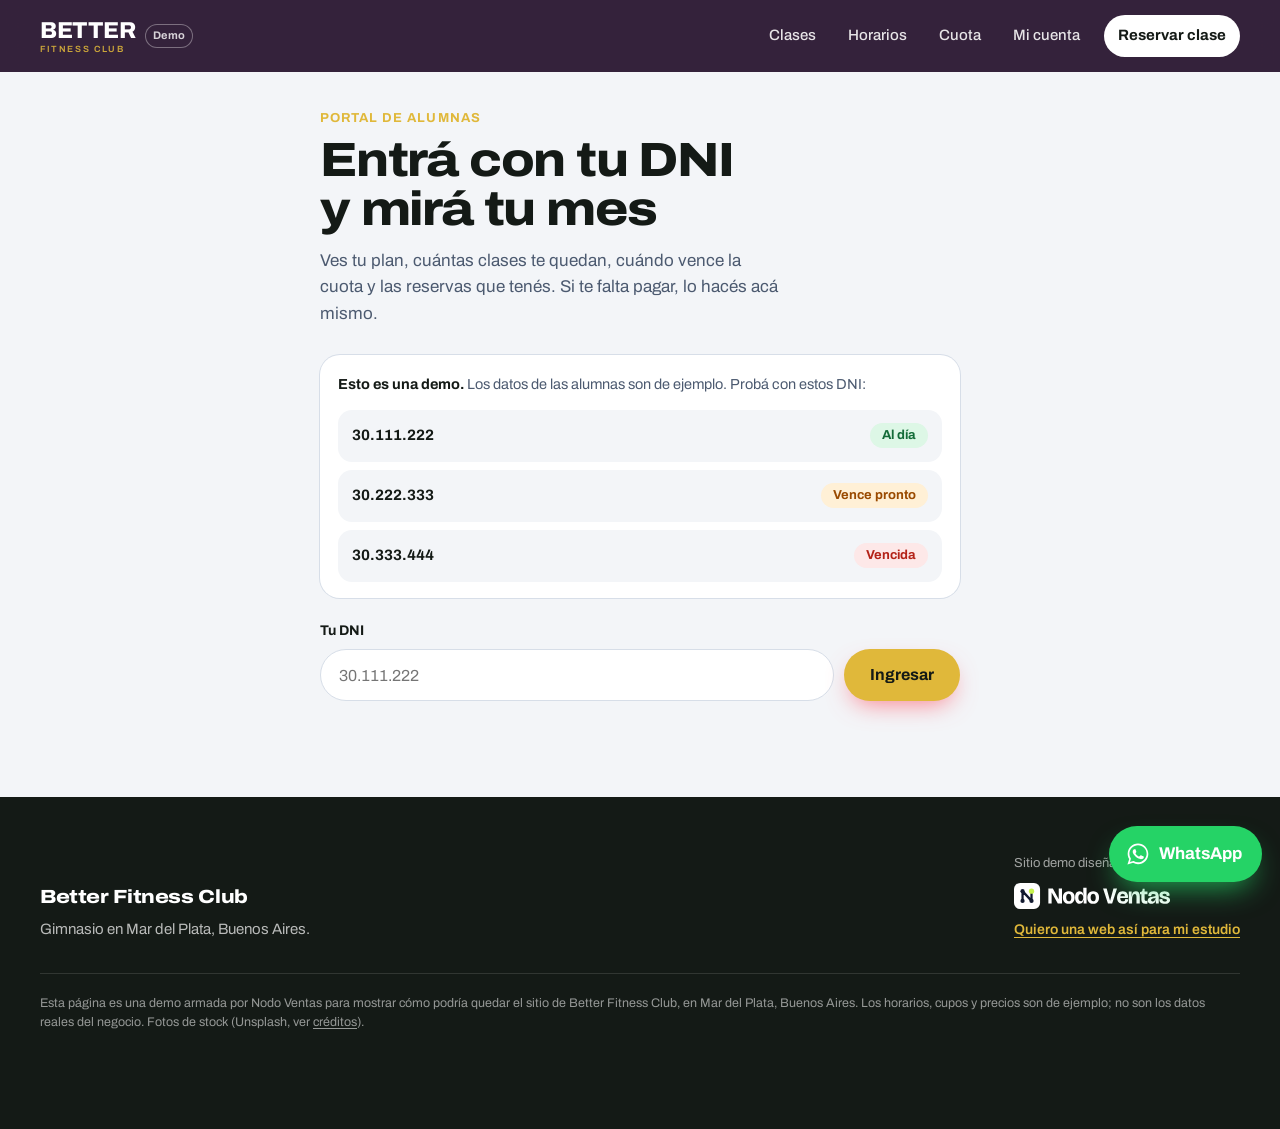
==== commit 23cfb3b7: "Demo personalizada de Nodo Ventas: demo-better-fitness-mar-del-plata" ====
--- a/mi-cuenta/index.html
+++ b/mi-cuenta/index.html
@@ -6,7 +6,7 @@
   <title>Portal de alumnas · Better Fitness Club</title>
   <meta name="description" content="Entrá con tu DNI y mirá tu plan, cuántas clases te quedan, cuándo vence la cuota y tus reservas. Sitio demo creado por Nodo Ventas.">
   <meta name="robots" content="noindex, nofollow">
-  <meta name="theme-color" content="#2A1030">
+  <meta name="theme-color" content="#141A16">
   <link rel="icon" href="../favicon.svg" type="image/svg+xml">
   <link rel="preconnect" href="https://fonts.googleapis.com">
   <link rel="preconnect" href="https://fonts.gstatic.com" crossorigin>
@@ -20,8 +20,7 @@
   <header class="site-header solid" id="top">
     <div class="wrap header-inner">
       <a class="brand" href="../" aria-label="Better Fitness Club, inicio">
-        <svg class="brand-mark" viewBox="0 0 64 64" aria-hidden="true"><rect width="64" height="64" rx="16" fill="#E23A6A"/><rect x="15" y="26" width="8" height="22" rx="4" fill="#fff"/><rect x="28" y="14" width="8" height="34" rx="4" fill="#fff"/><rect x="41" y="22" width="8" height="26" rx="4" fill="#2A1030"/></svg>
-        <span class="brand-name">Better Fitness Club</span>
+        <span class="brand-wordmark better" aria-hidden="true"><span class="wm-name">Better</span><span class="wm-sub">Fitness Club</span></span>
       </a>
       <a class="demo-tag" href="../oferta/" title="Sitio demo hecho por Nodo Ventas">Demo</a>
       <button class="menu-btn" type="button" aria-expanded="false" aria-controls="nav" aria-label="Abrir menú"><span></span><span></span></button>
--- a/styles.css
+++ b/styles.css
@@ -1,12 +1,12 @@
 :root {
-  --plum: #102033;
-  --plum-2: #18304A;
-  --coral: #E85A2A;
-  --coral-ink: #C9481C;
-  --amber: #F0C14A;
+  --plum: #141A16;
+  --plum-2: #1E2620;
+  --coral: #E0B83A;
+  --coral-ink: #C9A228;
+  --amber: #E0B83A;
   --paper: #FFFFFF;
   --mist: #F3F5F8;
-  --ink: #102033;
+  --ink: #141A16;
   --ink-soft: #4C5A70;
   --line: #D7DEE8;
   --mp: #009EE3;
@@ -268,3 +268,19 @@
 
 .hero-inner.no-video { grid-template-columns: minmax(0, 34rem); }
 @media (max-width: 860px) { .hero-inner.no-video { grid-template-columns: 1fr; } }
+
+.brand-logo { display: block; height: 44px; width: auto; max-width: 200px; object-fit: contain; }
+.brand-logo.round { height: 48px; width: 48px; max-width: 48px; border-radius: 50%; background: #fff; object-fit: cover; box-shadow: 0 0 0 1px rgba(255,255,255,.18); }
+.brand-wordmark { display: flex; flex-direction: column; justify-content: center; line-height: 1; color: #fff; text-decoration: none; }
+.brand-wordmark .wm-name { font-weight: 600; font-size: 22px; letter-spacing: 0.01em; }
+.brand-wordmark .wm-sub { font-size: 9px; font-weight: 600; letter-spacing: 0.16em; text-transform: uppercase; opacity: .88; margin-top: 3px; }
+.brand-wordmark.better .wm-name { font-weight: 800; font-size: 23px; letter-spacing: -0.02em; text-transform: uppercase; }
+.brand-wordmark.better .wm-sub { letter-spacing: 0.18em; color: var(--coral); }
+.brand-wordmark.flamini .wm-name { font-weight: 500; font-size: 20px; letter-spacing: 0.02em; }
+@media (max-width: 720px) {
+  .brand-logo { height: 38px; max-width: 150px; }
+  .brand-wordmark .wm-name { font-size: 18px; }
+}
+
+.btn-coral { color: #141A16; }
+.btn-coral:hover { color: #141A16; }
